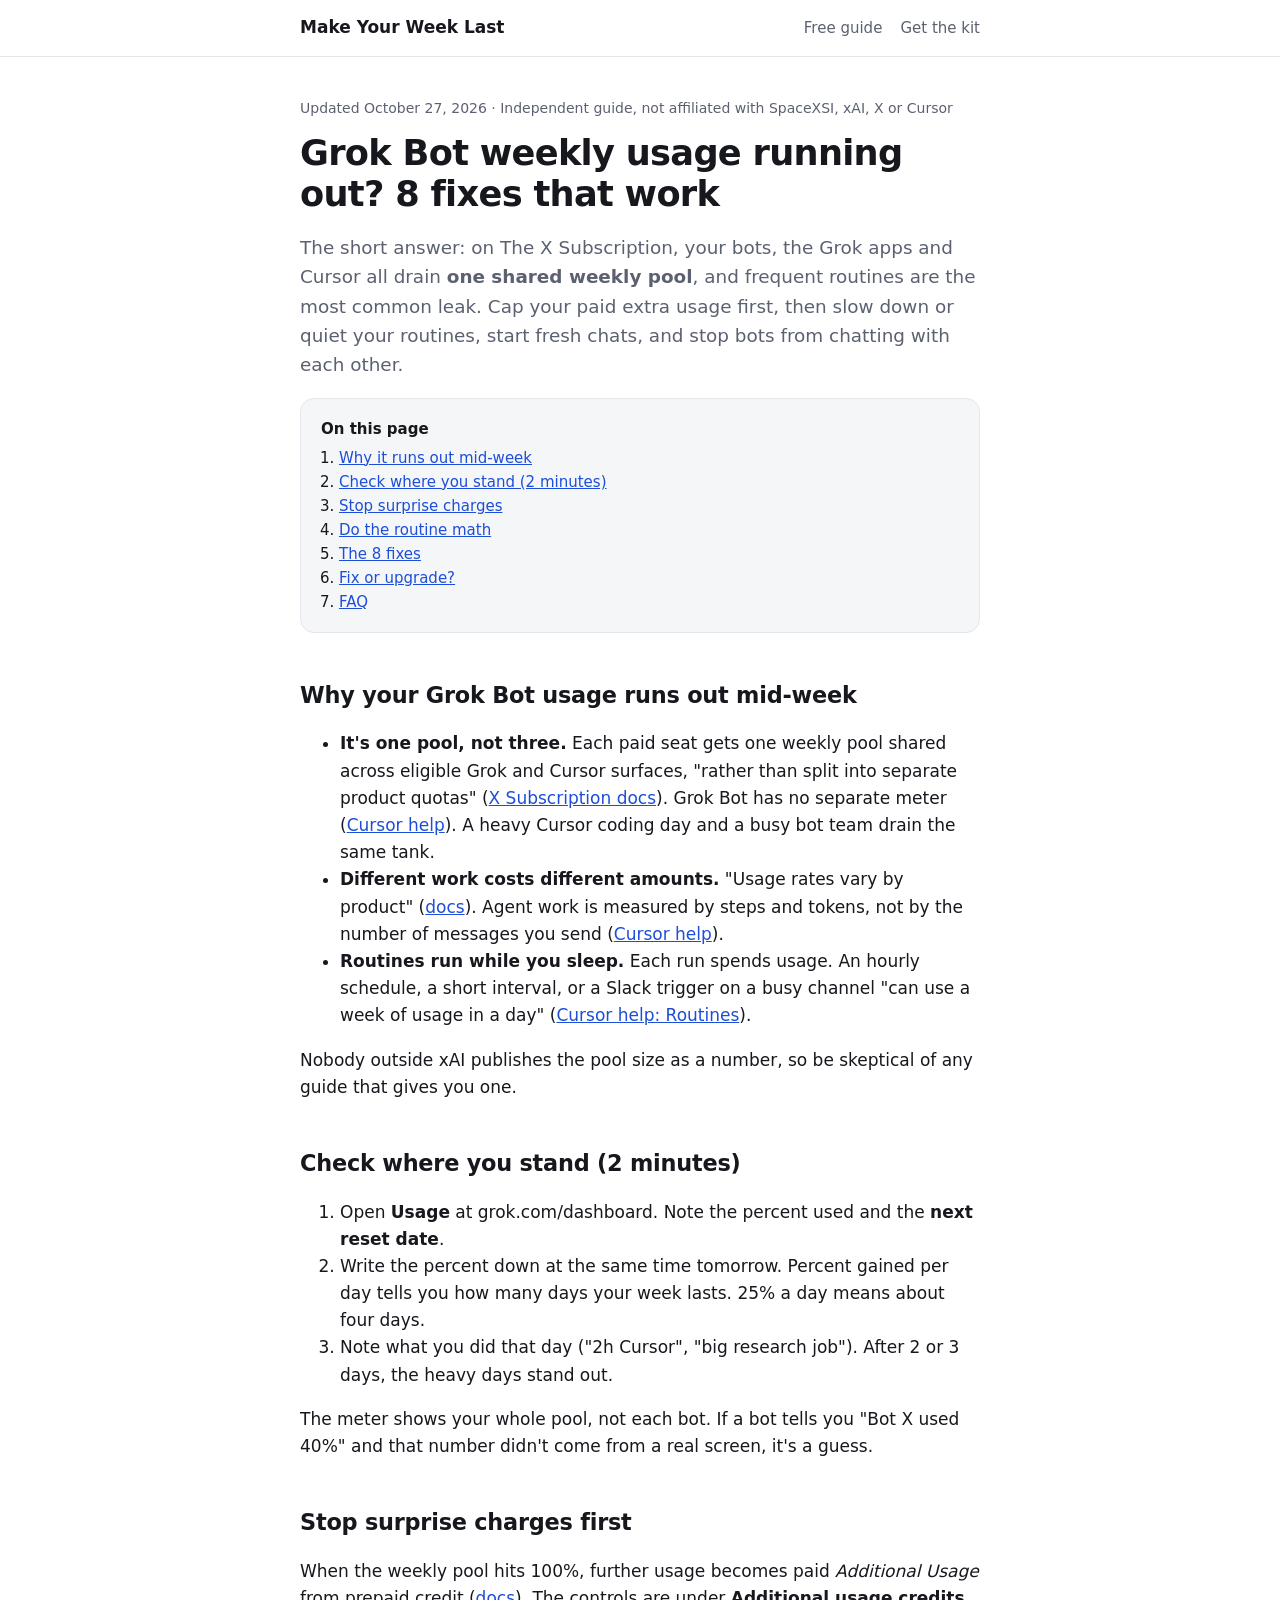
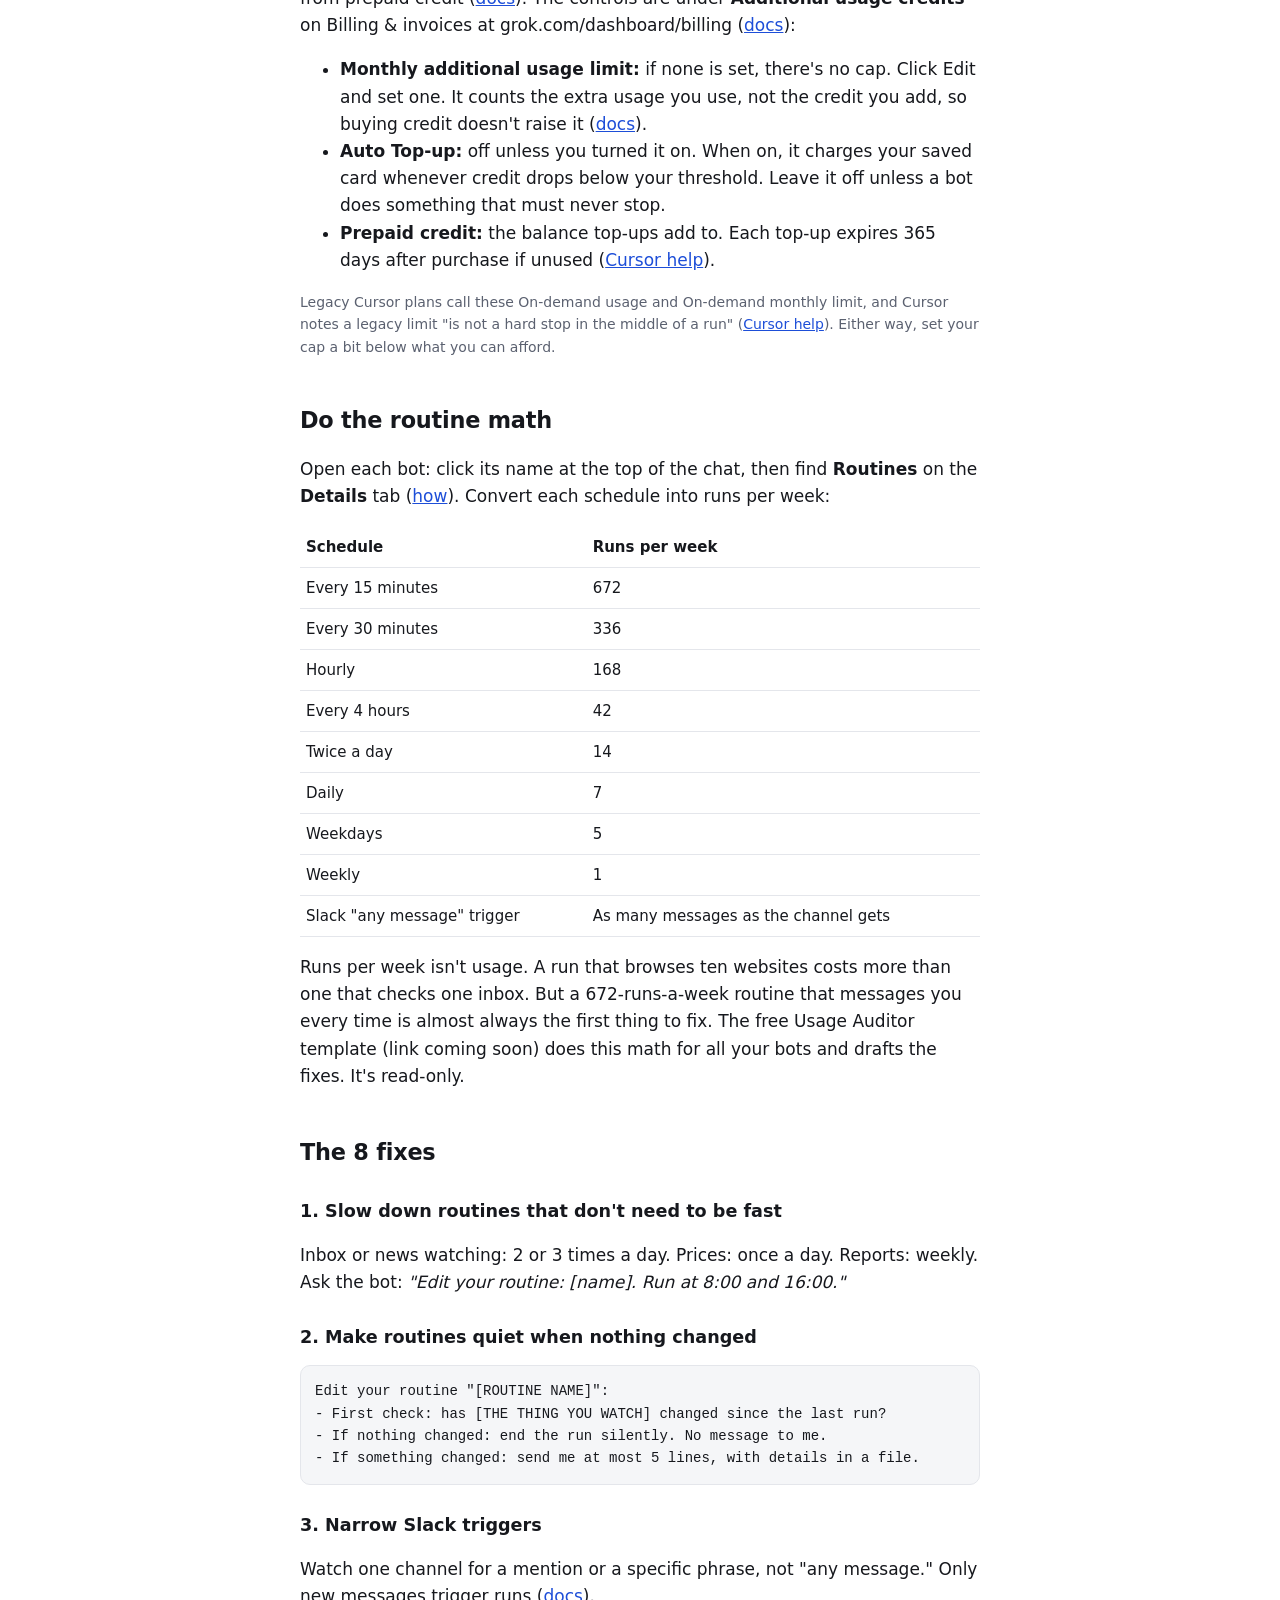
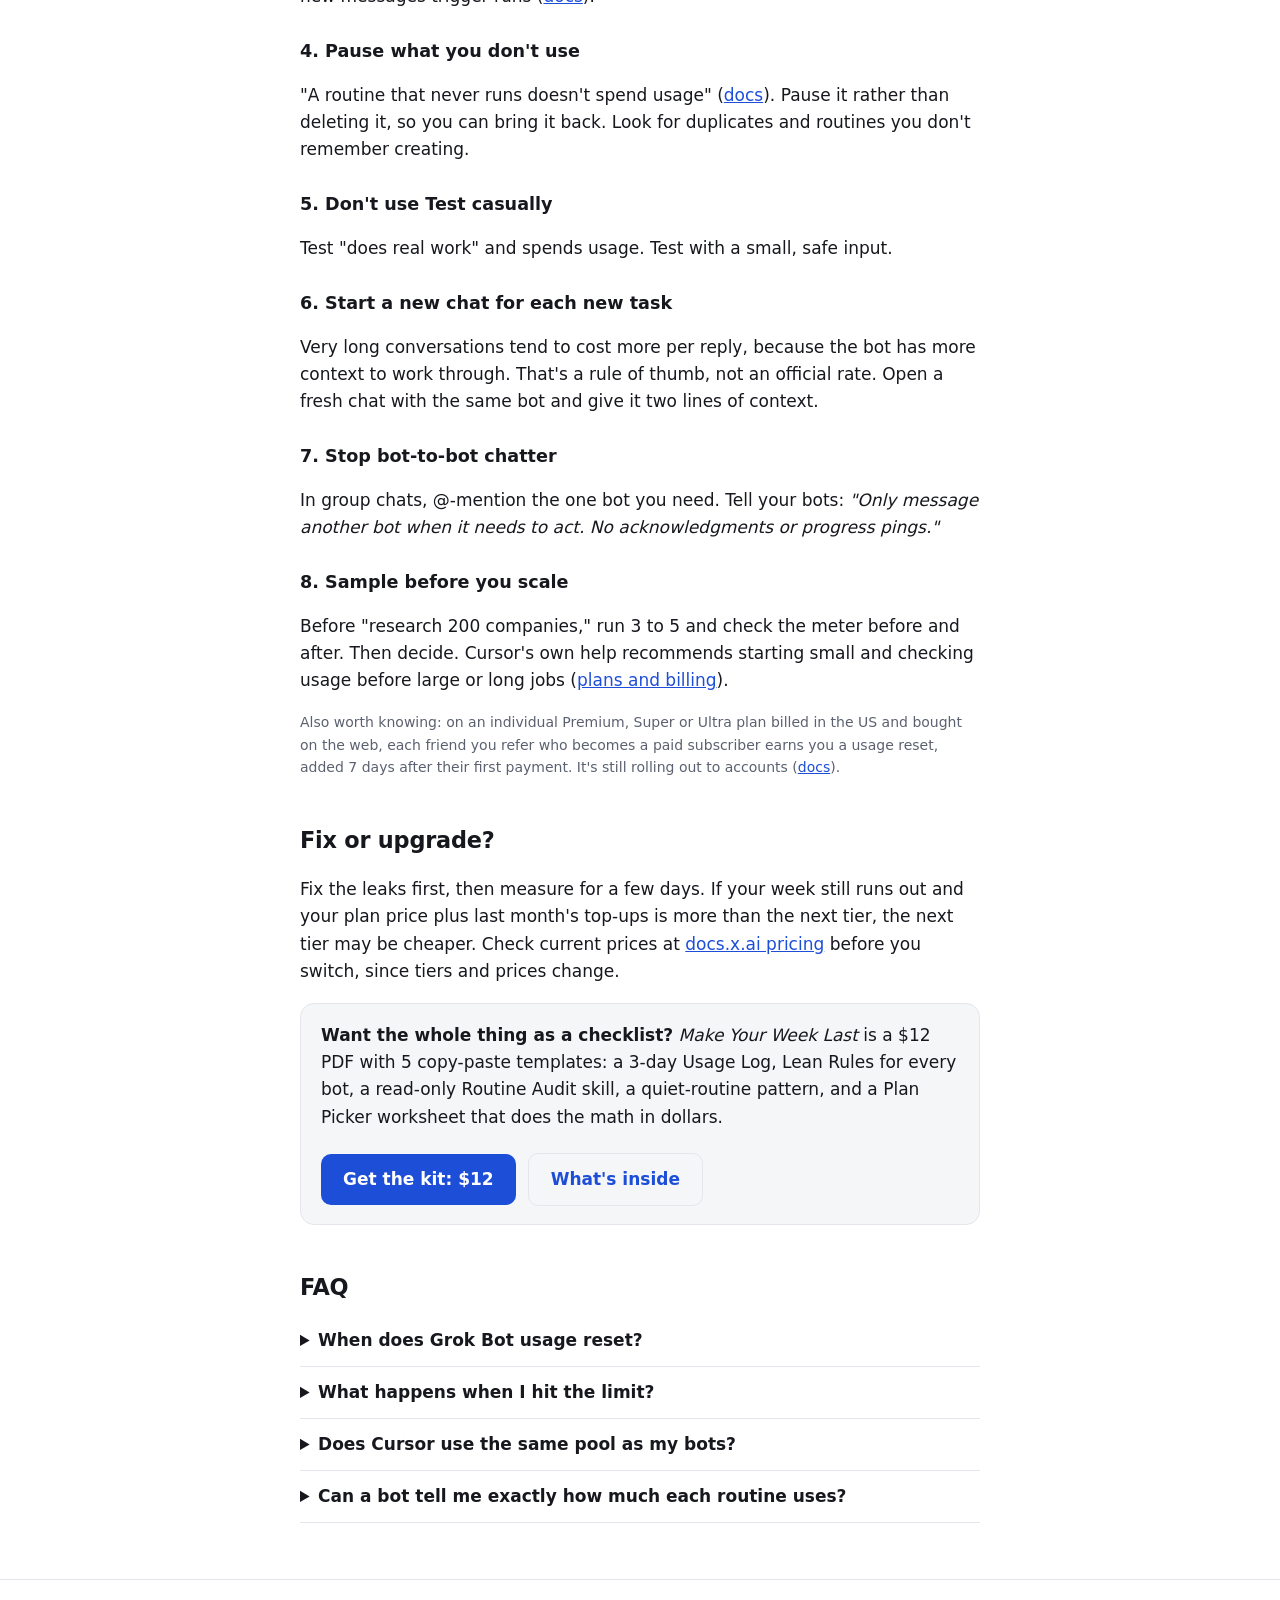
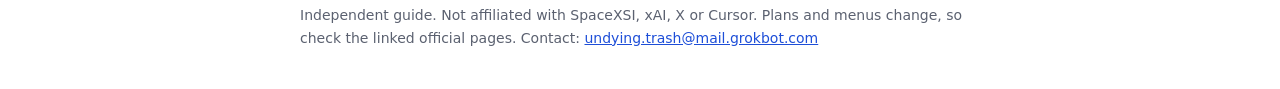
==== grok-bot-weekly-usage-running-out/index.html @ 11740564 "Add files via upload" ====
<!doctype html>
<html lang="en">
<head>
<meta charset="utf-8">
<meta name="viewport" content="width=device-width,initial-scale=1">
<title>Grok Bot weekly usage running out? 8 fixes that work (Oct 2026)</title>
<meta name="description" content="Why your Grok Bot weekly usage runs out mid-week on The X Subscription, how to stop surprise top-up charges, and the routine, chat and bot-to-bot fixes that make the pool last. Free, with official sources.">
<link rel="canonical" href="https://botfixer5000.github.io/make-your-week-last/grok-bot-weekly-usage-running-out/">
<meta property="og:title" content="Grok Bot weekly usage running out? 8 fixes that work">
<meta property="og:description" content="Why the shared weekly pool drains, and how to make it last. Free guide with official sources.">
<meta property="og:type" content="article">
<meta property="og:url" content="https://botfixer5000.github.io/make-your-week-last/grok-bot-weekly-usage-running-out/">
<link rel="stylesheet" href="../style.css">
<script type="application/ld+json">{"@context":"https://schema.org","@type":"Article","headline":"Grok Bot weekly usage running out? 8 fixes that work","datePublished":"2026-10-27","dateModified":"2026-10-27","author":{"@type":"Person","name":"Make Your Week Last"}}</script>
</head>
<body>
<header class="site"><div class="wrap"><a href="../">Make Your Week Last</a><nav><a href="./">Free guide</a><a href="https://botfixer5000.gumroad.com/l/make-your-week-last">Get the kit</a></nav></div></header>
<main class="wrap">
<article>
<p class="small" style="margin-top:40px">Updated October 27, 2026 · Independent guide, not affiliated with SpaceXSI, xAI, X or Cursor</p>
<h1>Grok Bot weekly usage running out? 8 fixes that work</h1>
<p class="lede">The short answer: on The X Subscription, your bots, the Grok apps and Cursor all drain <strong>one shared weekly pool</strong>, and frequent routines are the most common leak. Cap your paid extra usage first, then slow down or quiet your routines, start fresh chats, and stop bots from chatting with each other.</p>

<nav class="card toc"><strong>On this page</strong><ol>
<li><a href="#why">Why it runs out mid-week</a></li>
<li><a href="#check">Check where you stand (2 minutes)</a></li>
<li><a href="#cap">Stop surprise charges</a></li>
<li><a href="#routines">Do the routine math</a></li>
<li><a href="#fixes">The 8 fixes</a></li>
<li><a href="#upgrade">Fix or upgrade?</a></li>
<li><a href="#faq">FAQ</a></li>
</ol></nav>

<h2 id="why">Why your Grok Bot usage runs out mid-week</h2>
<ul>
<li><strong>It's one pool, not three.</strong> Each paid seat gets one weekly pool shared across eligible Grok and Cursor surfaces, "rather than split into separate product quotas" (<a href="https://docs.x.ai/x-subscription/usage-limits">X Subscription docs</a>). Grok Bot has no separate meter (<a href="https://cursor.com/help/grok-bot/plans">Cursor help</a>). A heavy Cursor coding day and a busy bot team drain the same tank.</li>
<li><strong>Different work costs different amounts.</strong> "Usage rates vary by product" (<a href="https://docs.x.ai/x-subscription/usage-limits">docs</a>). Agent work is measured by steps and tokens, not by the number of messages you send (<a href="https://cursor.com/help/grok-bot/plans">Cursor help</a>).</li>
<li><strong>Routines run while you sleep.</strong> Each run spends usage. An hourly schedule, a short interval, or a Slack trigger on a busy channel "can use a week of usage in a day" (<a href="https://cursor.com/help/grok-bot/routines">Cursor help: Routines</a>).</li>
</ul>
<p>Nobody outside xAI publishes the pool size as a number, so be skeptical of any guide that gives you one.</p>

<h2 id="check">Check where you stand (2 minutes)</h2>
<ol>
<li>Open <strong>Usage</strong> at grok.com/dashboard. Note the percent used and the <strong>next reset date</strong>.</li>
<li>Write the percent down at the same time tomorrow. Percent gained per day tells you how many days your week lasts. 25% a day means about four days.</li>
<li>Note what you did that day ("2h Cursor", "big research job"). After 2 or 3 days, the heavy days stand out.</li>
</ol>
<p>The meter shows your whole pool, not each bot. If a bot tells you "Bot X used 40%" and that number didn't come from a real screen, it's a guess.</p>

<h2 id="cap">Stop surprise charges first</h2>
<p>When the weekly pool hits 100%, further usage becomes paid <em>Additional Usage</em> from prepaid credit (<a href="https://docs.x.ai/x-subscription/usage-limits">docs</a>). The controls are under <strong>Additional usage credits</strong> on Billing &amp; invoices at grok.com/dashboard/billing (<a href="https://docs.x.ai/x-subscription/prepaid-balance">docs</a>):</p>
<ul>
<li><strong>Monthly additional usage limit:</strong> if none is set, there's no cap. Click Edit and set one. It counts the extra usage you use, not the credit you add, so buying credit doesn't raise it (<a href="https://docs.x.ai/x-subscription/spending-caps">docs</a>).</li>
<li><strong>Auto Top-up:</strong> off unless you turned it on. When on, it charges your saved card whenever credit drops below your threshold. Leave it off unless a bot does something that must never stop.</li>
<li><strong>Prepaid credit:</strong> the balance top-ups add to. Each top-up expires 365 days after purchase if unused (<a href="https://cursor.com/help/models-and-usage/usage-limits">Cursor help</a>).</li>
</ul>
<p class="small">Legacy Cursor plans call these On-demand usage and On-demand monthly limit, and Cursor notes a legacy limit "is not a hard stop in the middle of a run" (<a href="https://cursor.com/help/grok-bot/plans">Cursor help</a>). Either way, set your cap a bit below what you can afford.</p>

<h2 id="routines">Do the routine math</h2>
<p>Open each bot: click its name at the top of the chat, then find <strong>Routines</strong> on the <strong>Details</strong> tab (<a href="https://cursor.com/help/grok-bot/routines">how</a>). Convert each schedule into runs per week:</p>
<table>
<tr><th>Schedule</th><th>Runs per week</th></tr>
<tr><td>Every 15 minutes</td><td>672</td></tr>
<tr><td>Every 30 minutes</td><td>336</td></tr>
<tr><td>Hourly</td><td>168</td></tr>
<tr><td>Every 4 hours</td><td>42</td></tr>
<tr><td>Twice a day</td><td>14</td></tr>
<tr><td>Daily</td><td>7</td></tr>
<tr><td>Weekdays</td><td>5</td></tr>
<tr><td>Weekly</td><td>1</td></tr>
<tr><td>Slack "any message" trigger</td><td>As many messages as the channel gets</td></tr>
</table>
<p>Runs per week isn't usage. A run that browses ten websites costs more than one that checks one inbox. But a 672-runs-a-week routine that messages you every time is almost always the first thing to fix. The free Usage Auditor template (link coming soon) does this math for all your bots and drafts the fixes. It's read-only.</p>

<h2 id="fixes">The 8 fixes</h2>
<h3>1. Slow down routines that don't need to be fast</h3>
<p>Inbox or news watching: 2 or 3 times a day. Prices: once a day. Reports: weekly. Ask the bot: <em>"Edit your routine: [name]. Run at 8:00 and 16:00."</em></p>
<h3>2. Make routines quiet when nothing changed</h3>
<pre>Edit your routine "[ROUTINE NAME]":
- First check: has [THE THING YOU WATCH] changed since the last run?
- If nothing changed: end the run silently. No message to me.
- If something changed: send me at most 5 lines, with details in a file.</pre>
<h3>3. Narrow Slack triggers</h3>
<p>Watch one channel for a mention or a specific phrase, not "any message." Only new messages trigger runs (<a href="https://cursor.com/help/grok-bot/routines">docs</a>).</p>
<h3>4. Pause what you don't use</h3>
<p>"A routine that never runs doesn't spend usage" (<a href="https://cursor.com/help/grok-bot/routines">docs</a>). Pause it rather than deleting it, so you can bring it back. Look for duplicates and routines you don't remember creating.</p>
<h3>5. Don't use Test casually</h3>
<p>Test "does real work" and spends usage. Test with a small, safe input.</p>
<h3>6. Start a new chat for each new task</h3>
<p>Very long conversations tend to cost more per reply, because the bot has more context to work through. That's a rule of thumb, not an official rate. Open a fresh chat with the same bot and give it two lines of context.</p>
<h3>7. Stop bot-to-bot chatter</h3>
<p>In group chats, @-mention the one bot you need. Tell your bots: <em>"Only message another bot when it needs to act. No acknowledgments or progress pings."</em></p>
<h3>8. Sample before you scale</h3>
<p>Before "research 200 companies," run 3 to 5 and check the meter before and after. Then decide. Cursor's own help recommends starting small and checking usage before large or long jobs (<a href="https://cursor.com/help/grok-bot/plans">plans and billing</a>).</p>
<p class="small">Also worth knowing: on an individual Premium, Super or Ultra plan billed in the US and bought on the web, each friend you refer who becomes a paid subscriber earns you a usage reset, added 7 days after their first payment. It's still rolling out to accounts (<a href="https://docs.x.ai/x-subscription/referral-program">docs</a>).</p>

<h2 id="upgrade">Fix or upgrade?</h2>
<p>Fix the leaks first, then measure for a few days. If your week still runs out and your plan price plus last month's top-ups is more than the next tier, the next tier may be cheaper. Check current prices at <a href="https://docs.x.ai/x-subscription/pricing">docs.x.ai pricing</a> before you switch, since tiers and prices change.</p>

<div class="card">
<strong>Want the whole thing as a checklist?</strong> <em>Make Your Week Last</em> is a $12 PDF with 5 copy-paste templates: a 3-day Usage Log, Lean Rules for every bot, a read-only Routine Audit skill, a quiet-routine pattern, and a Plan Picker worksheet that does the math in dollars.
<div class="cta" style="margin-bottom:0"><a class="btn" href="https://botfixer5000.gumroad.com/l/make-your-week-last">Get the kit: $12</a><a class="btn ghost" href="../">What's inside</a></div>
</div>

<h2 id="faq">FAQ</h2>
<details><summary>When does Grok Bot usage reset?</summary><p>Weekly. The next reset date is shown under Usage at grok.com/dashboard. Unused included usage doesn't roll over (<a href="https://cursor.com/help/models-and-usage/usage-limits">Cursor help</a>).</p></details>
<details><summary>What happens when I hit the limit?</summary><p>On The X Subscription you can keep going on prepaid credit, wait for the weekly reset, or upgrade (<a href="https://cursor.com/help/models-and-usage/usage-limits">Cursor help</a>). With no credit and no top-ups, paid usage stops until the reset.</p></details>
<details><summary>Does Cursor use the same pool as my bots?</summary><p>Yes, for eligible first-party usage on The X Subscription. Third-party models in Cursor are paid Additional Usage and aren't included in the pool (<a href="https://docs.x.ai/x-subscription/usage-limits">docs</a>).</p></details>
<details><summary>Can a bot tell me exactly how much each routine uses?</summary><p>Not from the official screens. The meter shows your whole pool. You can estimate from runs per week and how heavy each run is, but treat it as an estimate.</p></details>
</article>
</main>
<footer><div class="wrap small">Independent guide. Not affiliated with SpaceXSI, xAI, X or Cursor. Plans and menus change, so check the linked official pages. Contact: <a href="mailto:undying.trash@mail.grokbot.com">undying.trash@mail.grokbot.com</a></div></footer>
</body>
</html>
---- style.css ----
:root{--ink:#16181d;--muted:#5b6170;--line:#e4e6eb;--bg:#fff;--soft:#f5f6f8;--accent:#1d4ed8;--accent-ink:#fff}
@media (prefers-color-scheme:dark){:root{--ink:#e9ebf0;--muted:#a3a9b6;--line:#2a2e37;--bg:#0f1115;--soft:#171a21;--accent:#6b8cff;--accent-ink:#0f1115}}
*{box-sizing:border-box}html{-webkit-text-size-adjust:100%}
body{margin:0;font:17px/1.6 system-ui,-apple-system,"Segoe UI",Roboto,Helvetica,Arial,sans-serif;color:var(--ink);background:var(--bg)}
.wrap{max-width:720px;margin:0 auto;padding:0 20px}
header.site{border-bottom:1px solid var(--line)}header.site .wrap{display:flex;justify-content:space-between;align-items:center;height:56px}
header.site a{color:var(--ink);text-decoration:none;font-weight:600}header.site nav a{font-weight:500;color:var(--muted);margin-left:18px;font-size:15px}
a{color:var(--accent)}h1{font-size:2.2rem;line-height:1.15;margin:.2em 0 .3em;letter-spacing:-.02em}
h2{font-size:1.4rem;margin:2em 0 .4em;letter-spacing:-.01em}h3{font-size:1.1rem;margin:1.5em 0 .3em}
.hero{padding:56px 0 24px}.lede{font-size:1.15rem;color:var(--muted)}
.btn{display:inline-block;background:var(--accent);color:var(--accent-ink);padding:12px 22px;border-radius:10px;text-decoration:none;font-weight:600}
.btn.ghost{background:transparent;color:var(--accent);border:1px solid var(--line)}
.cta{display:flex;gap:12px;flex-wrap:wrap;align-items:center;margin:22px 0}.price{color:var(--muted);font-size:15px}
.card{background:var(--soft);border:1px solid var(--line);border-radius:14px;padding:18px 20px;margin:18px 0}
ul.check{list-style:none;padding:0}ul.check li{padding-left:28px;position:relative;margin:10px 0}
ul.check li:before{content:"✓";position:absolute;left:0;color:var(--accent);font-weight:700}
table{border-collapse:collapse;width:100%;font-size:15px;margin:12px 0}th,td{border-bottom:1px solid var(--line);padding:8px 6px;text-align:left}
code,pre{font-family:ui-monospace,SFMono-Regular,Menlo,Consolas,monospace;font-size:14px}pre{background:var(--soft);border:1px solid var(--line);border-radius:10px;padding:14px;overflow:auto;white-space:pre-wrap}
details{border-bottom:1px solid var(--line);padding:12px 0}summary{cursor:pointer;font-weight:600}
.small{font-size:14px;color:var(--muted)}footer{border-top:1px solid var(--line);margin-top:56px;padding:24px 0 40px}
.toc{font-size:15px}.toc ol{margin:.3em 0 0;padding-left:1.2em}
@media (max-width:520px){body{font-size:16px}h1{font-size:1.75rem}header.site .wrap{height:auto;padding-top:10px;padding-bottom:10px;gap:8px}header.site nav{white-space:nowrap}header.site nav a{margin-left:12px;font-size:14px}header.site>.wrap>a{font-size:15px;white-space:nowrap}}
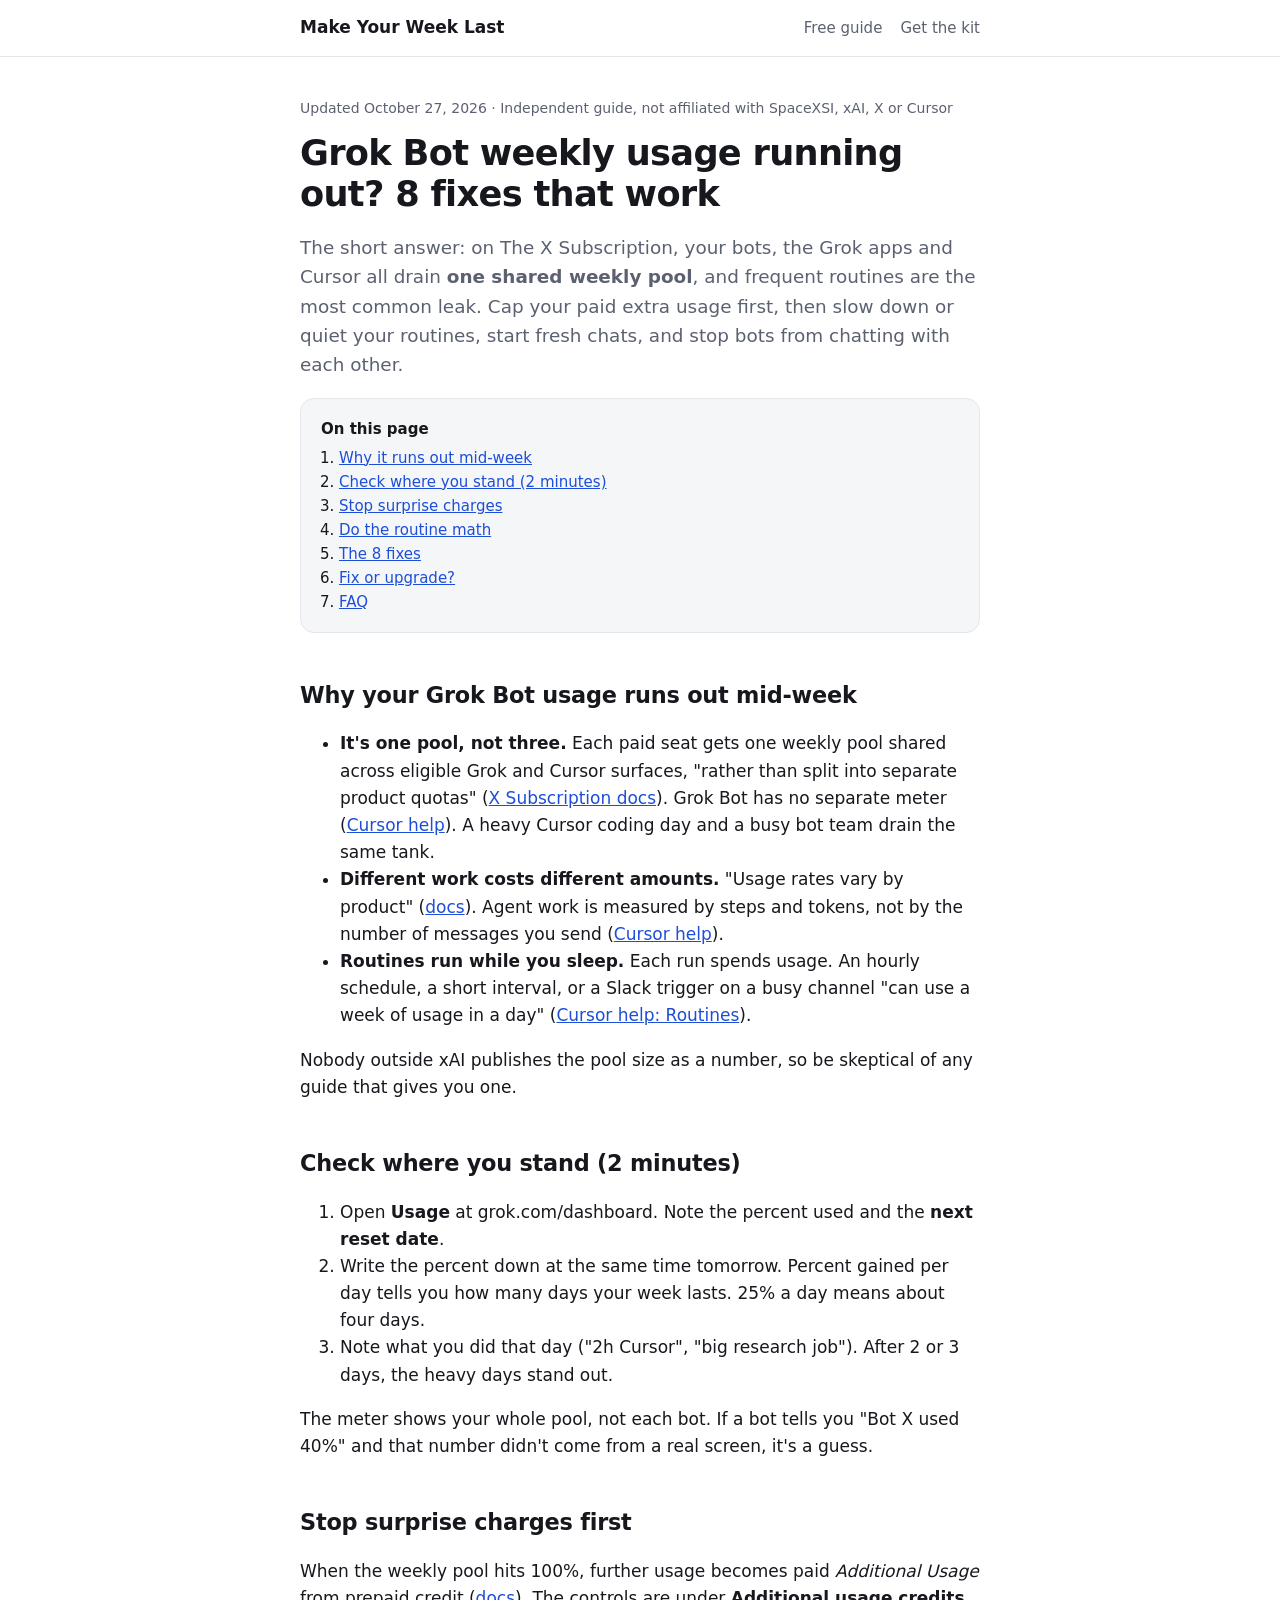
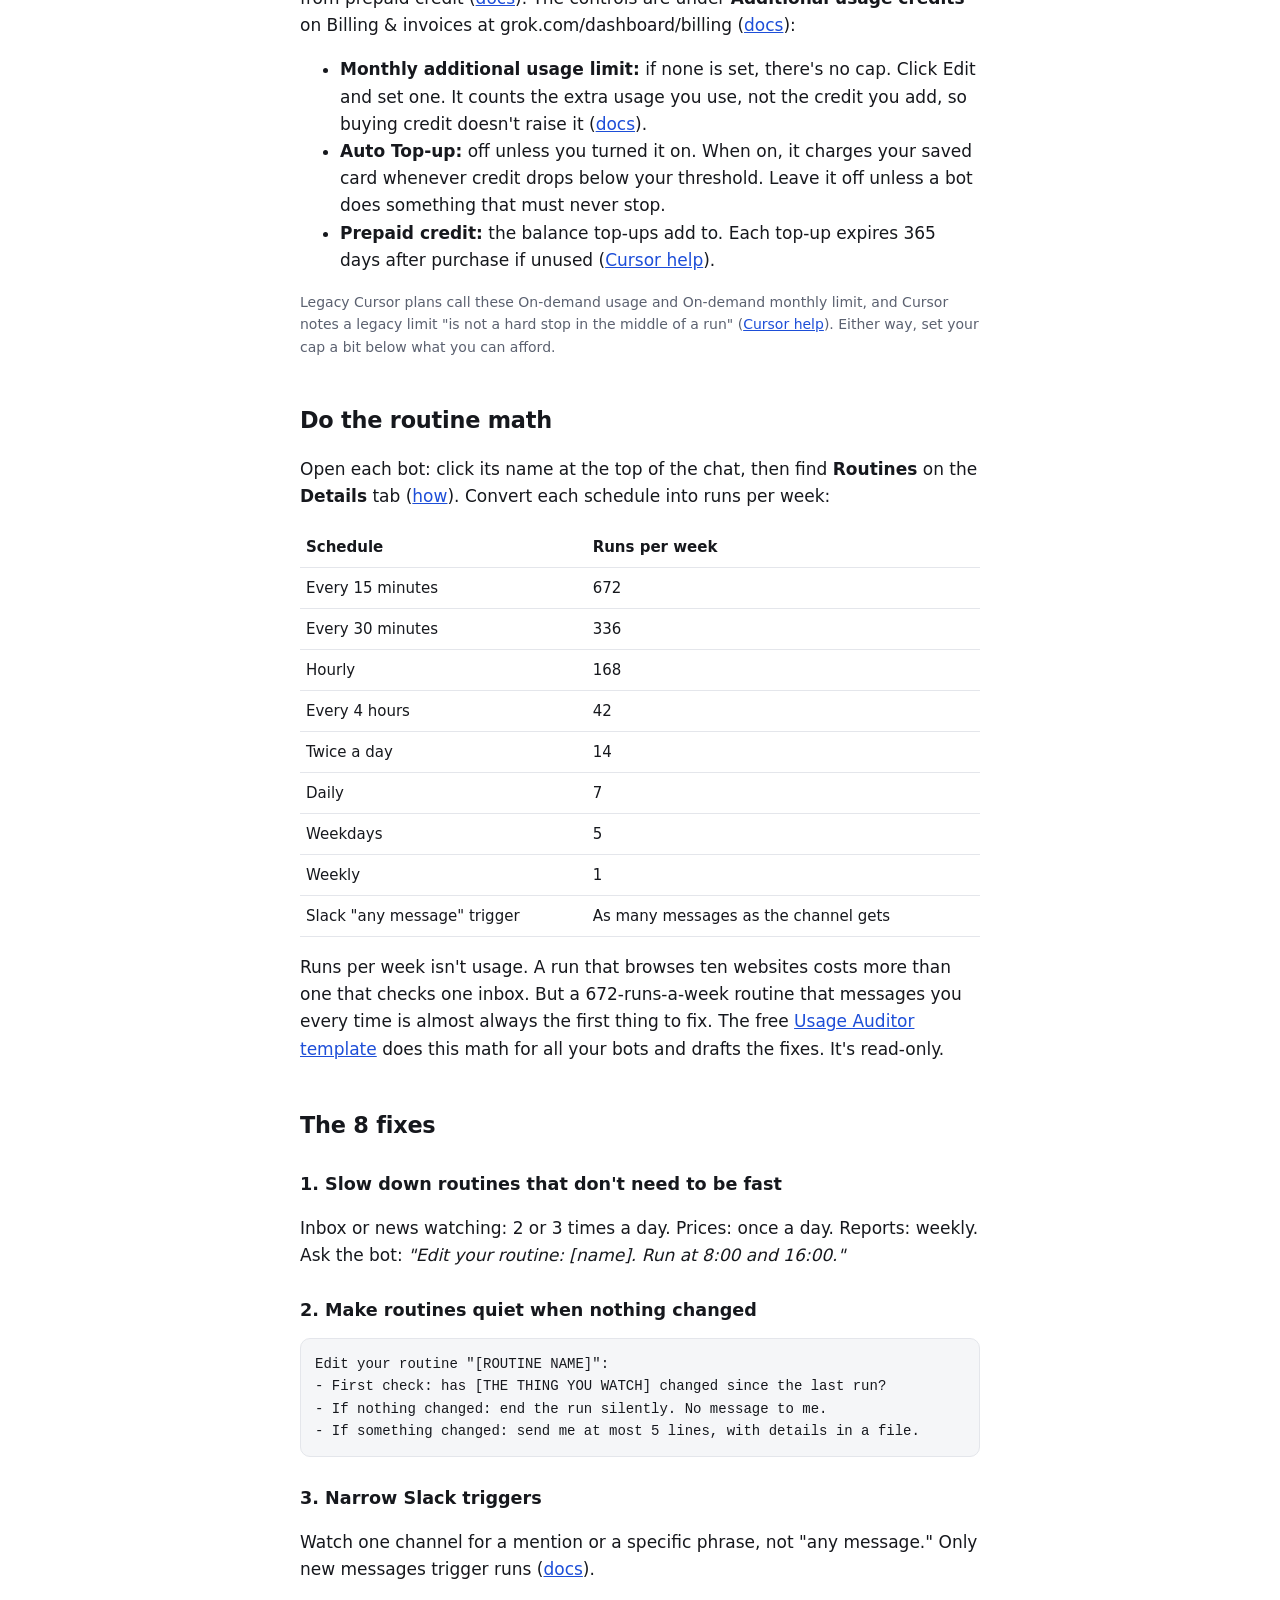
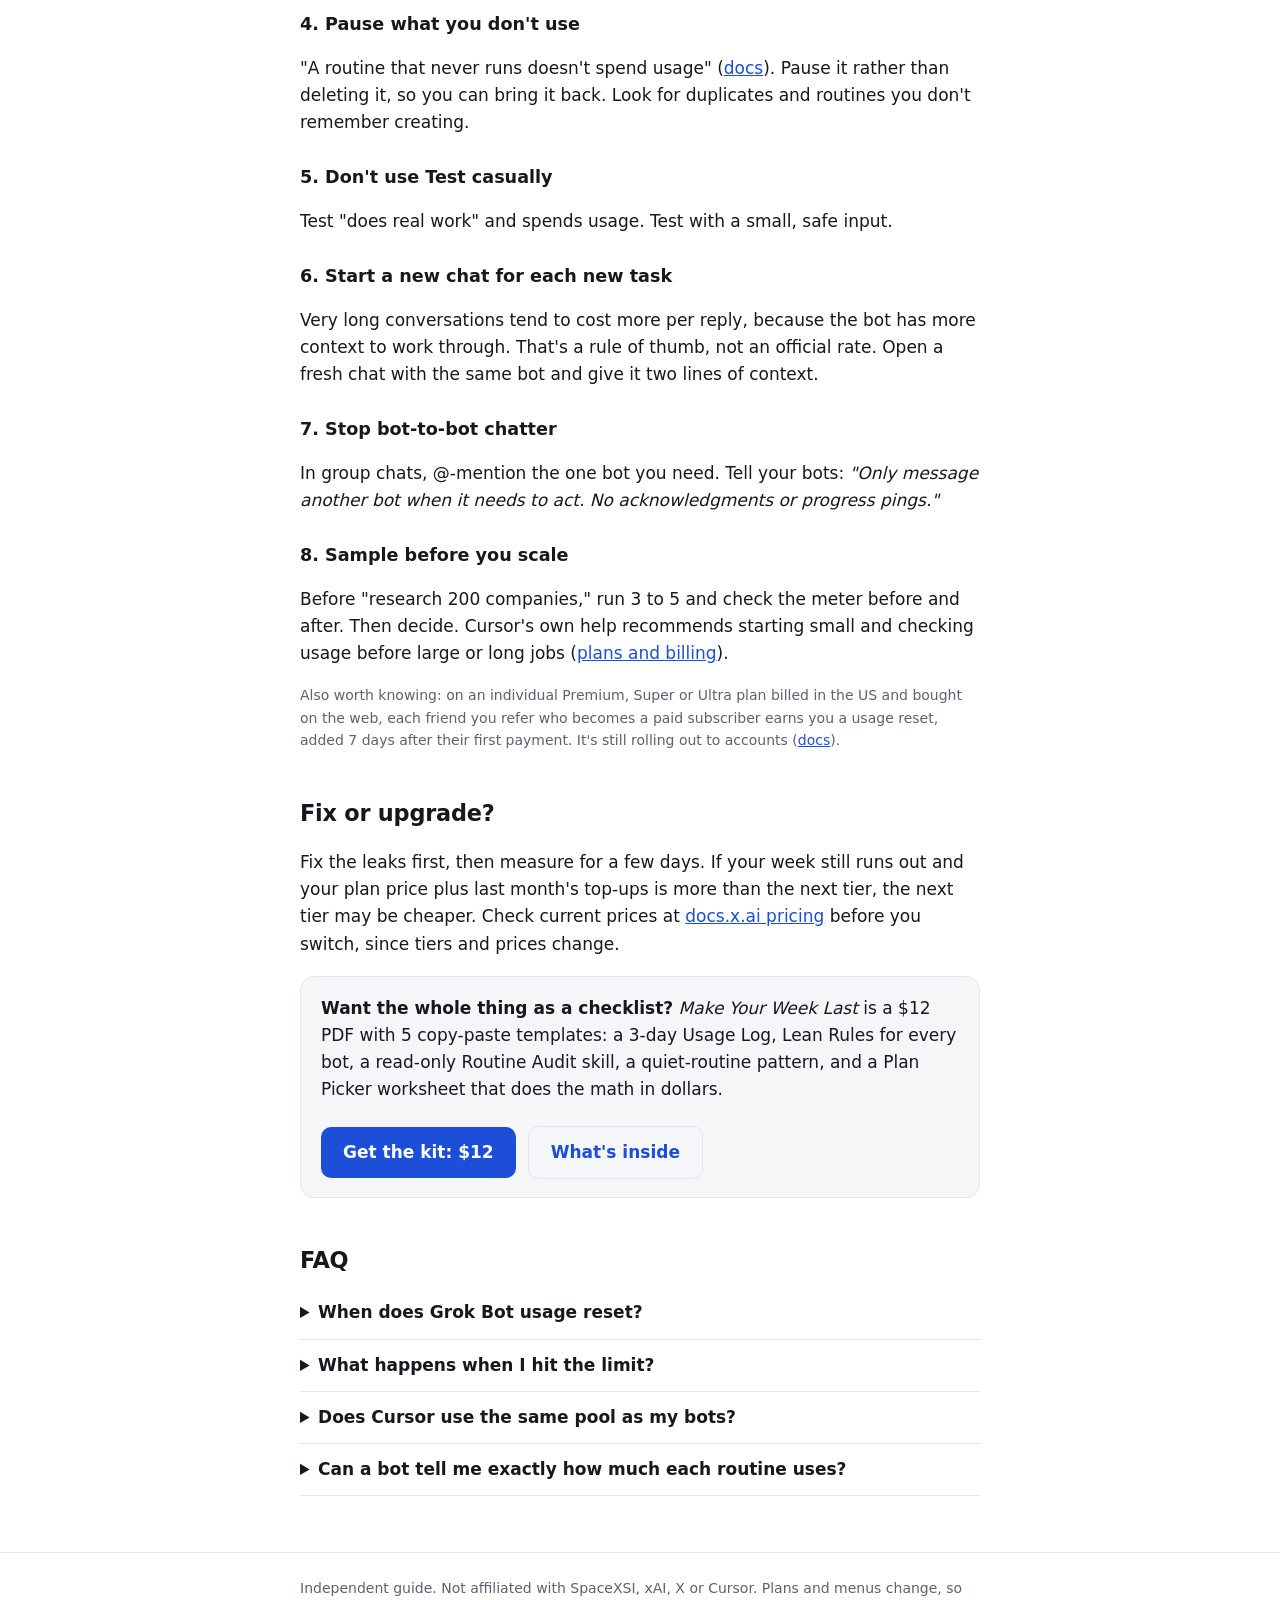
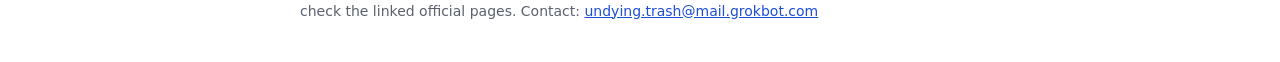
==== commit 2e4338da: "Link the published Usage Auditor template" ====
--- a/grok-bot-weekly-usage-running-out/index.html
+++ b/grok-bot-weekly-usage-running-out/index.html
@@ -70,7 +70,7 @@
 <tr><td>Weekly</td><td>1</td></tr>
 <tr><td>Slack "any message" trigger</td><td>As many messages as the channel gets</td></tr>
 </table>
-<p>Runs per week isn't usage. A run that browses ten websites costs more than one that checks one inbox. But a 672-runs-a-week routine that messages you every time is almost always the first thing to fix. The free Usage Auditor template (link coming soon) does this math for all your bots and drafts the fixes. It's read-only.</p>
+<p>Runs per week isn't usage. A run that browses ten websites costs more than one that checks one inbox. But a 672-runs-a-week routine that messages you every time is almost always the first thing to fix. The free <a href="https://x.ai/bot/VB-5Vtr02fQfb85VP9PFY">Usage Auditor template</a> does this math for all your bots and drafts the fixes. It's read-only.</p>
 
 <h2 id="fixes">The 8 fixes</h2>
 <h3>1. Slow down routines that don't need to be fast</h3>
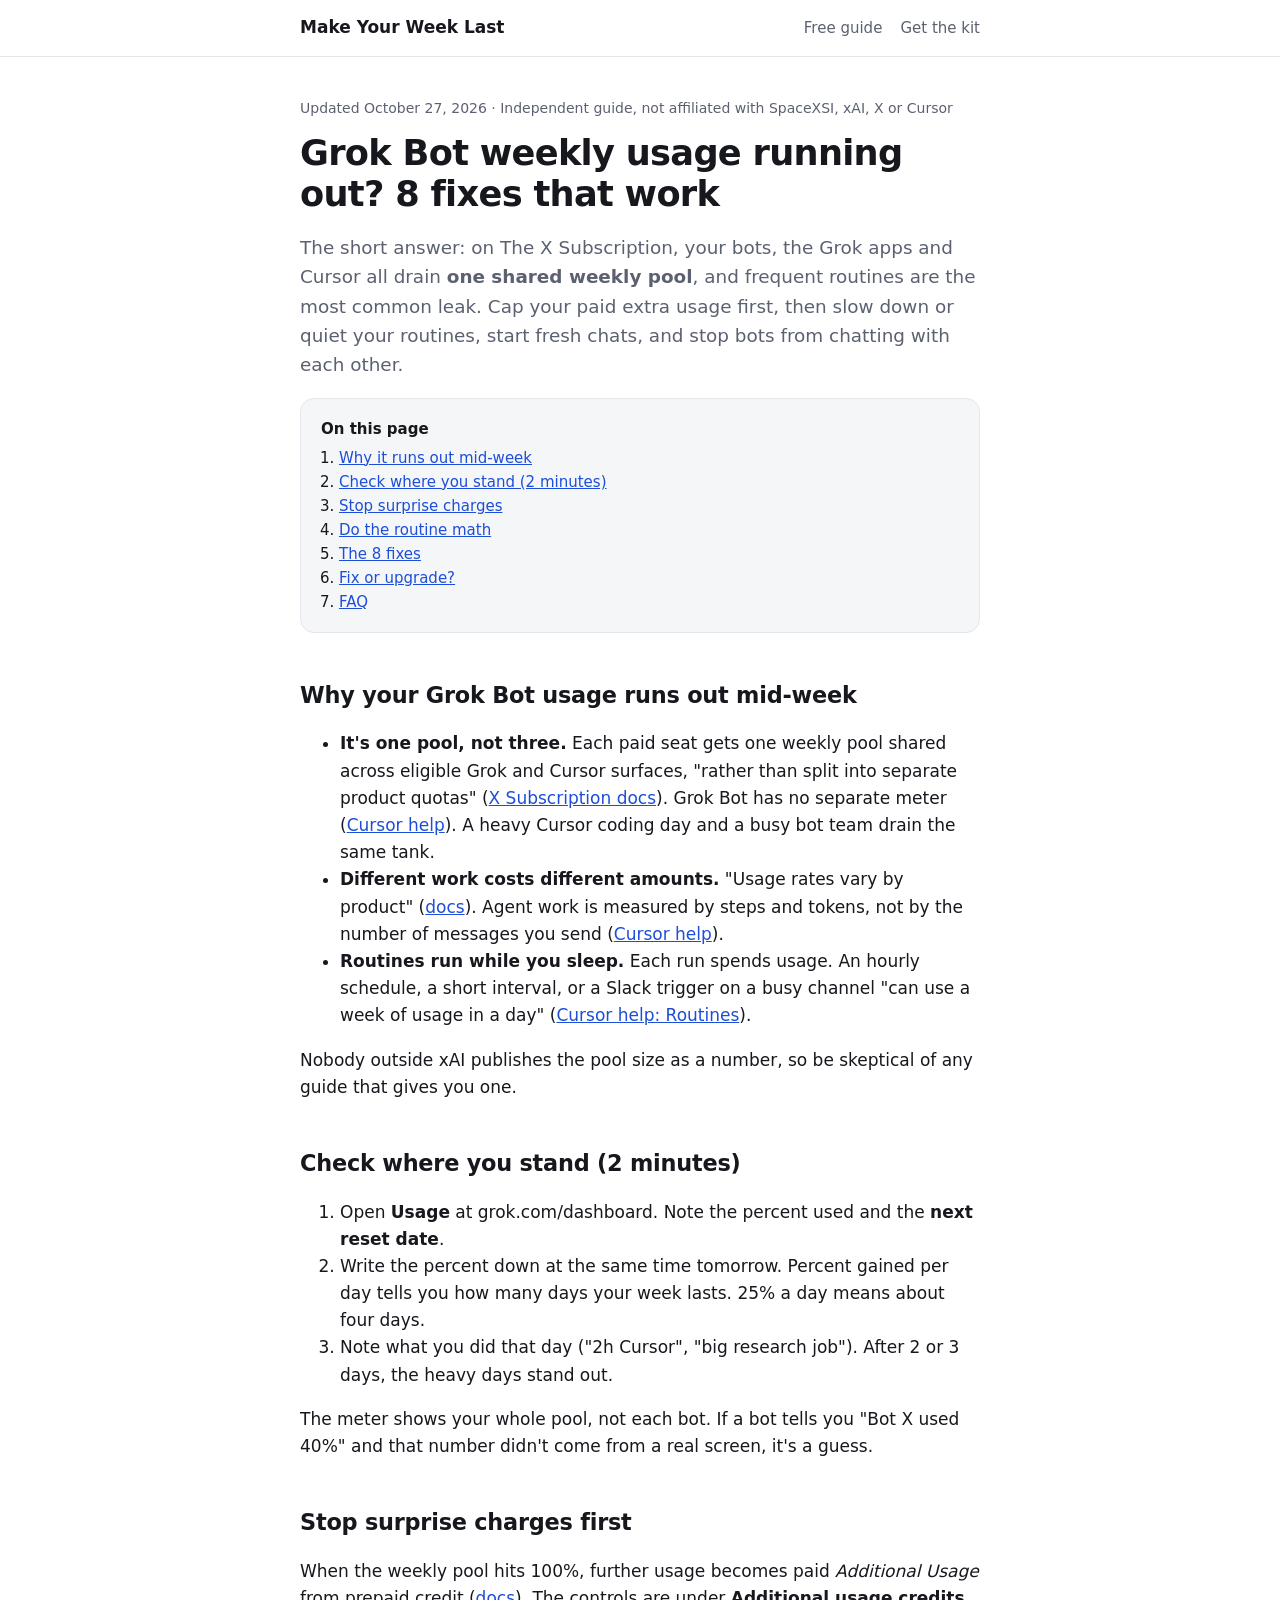
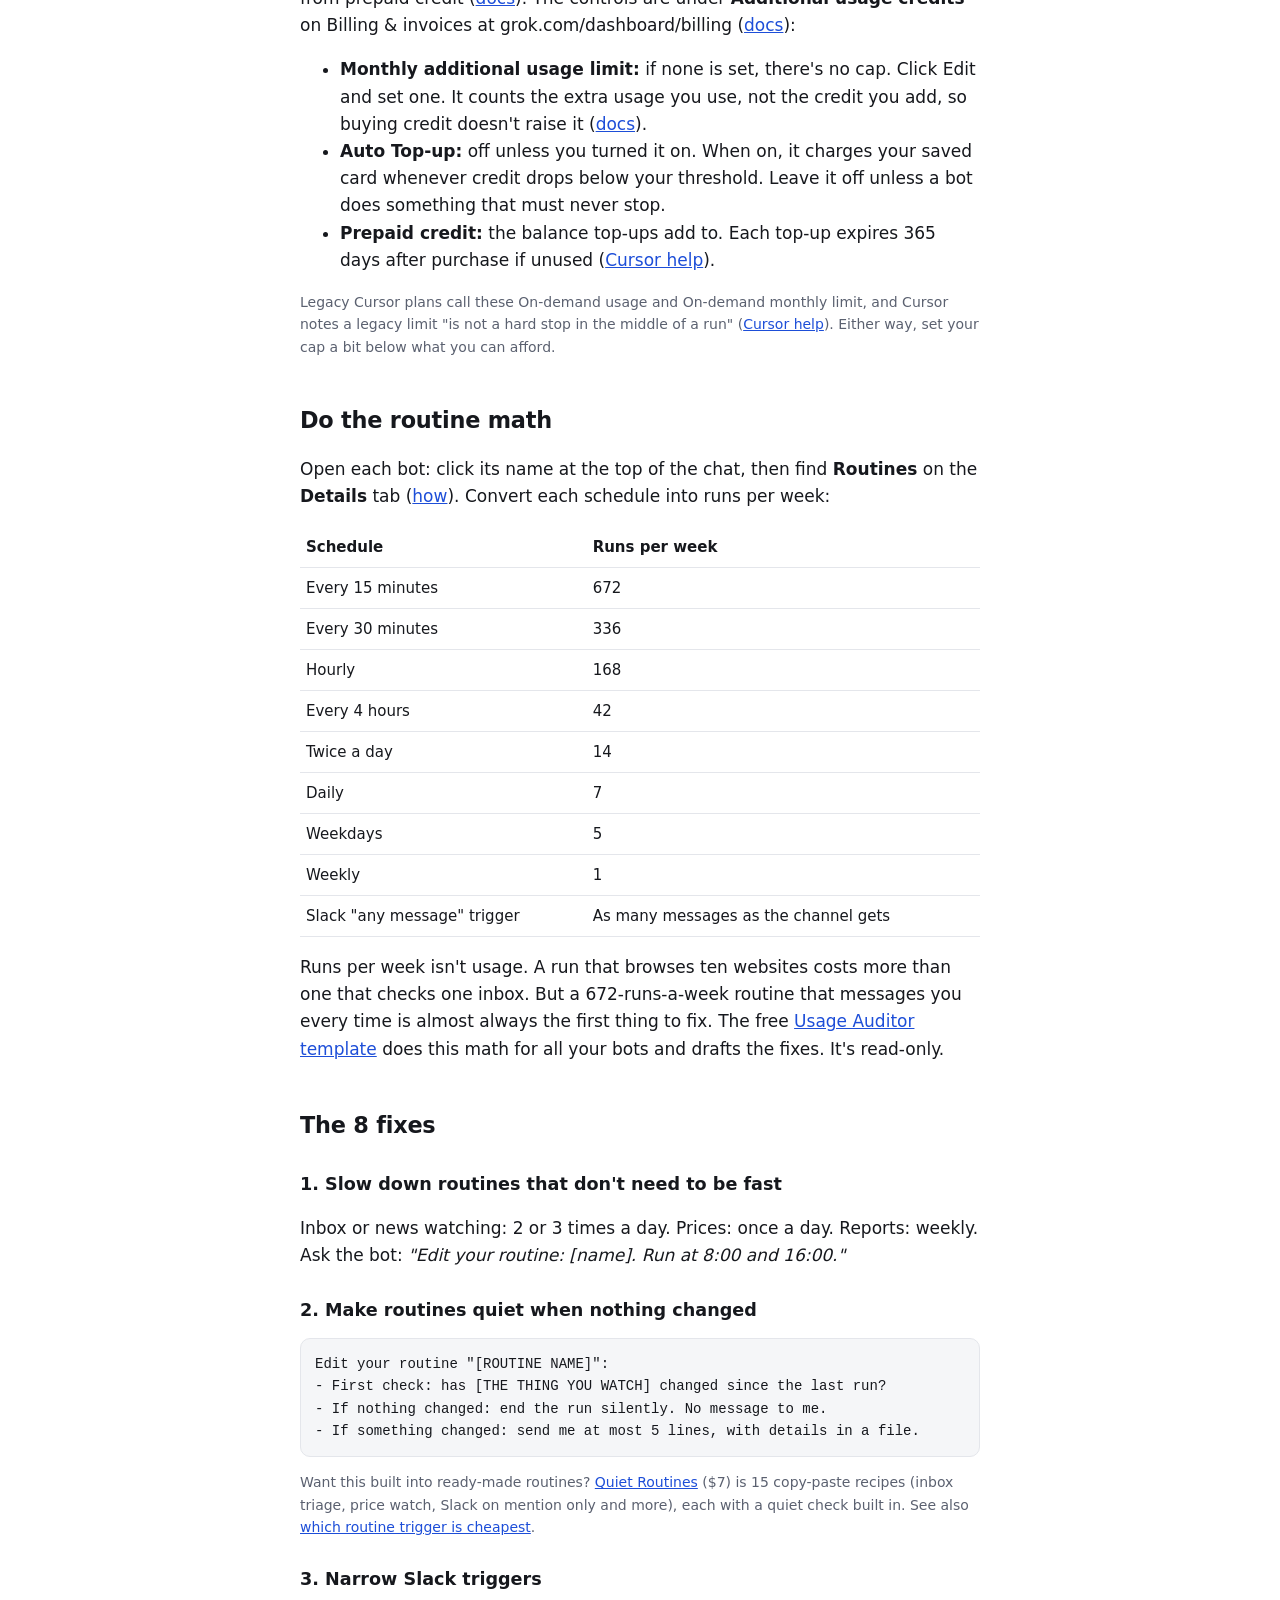
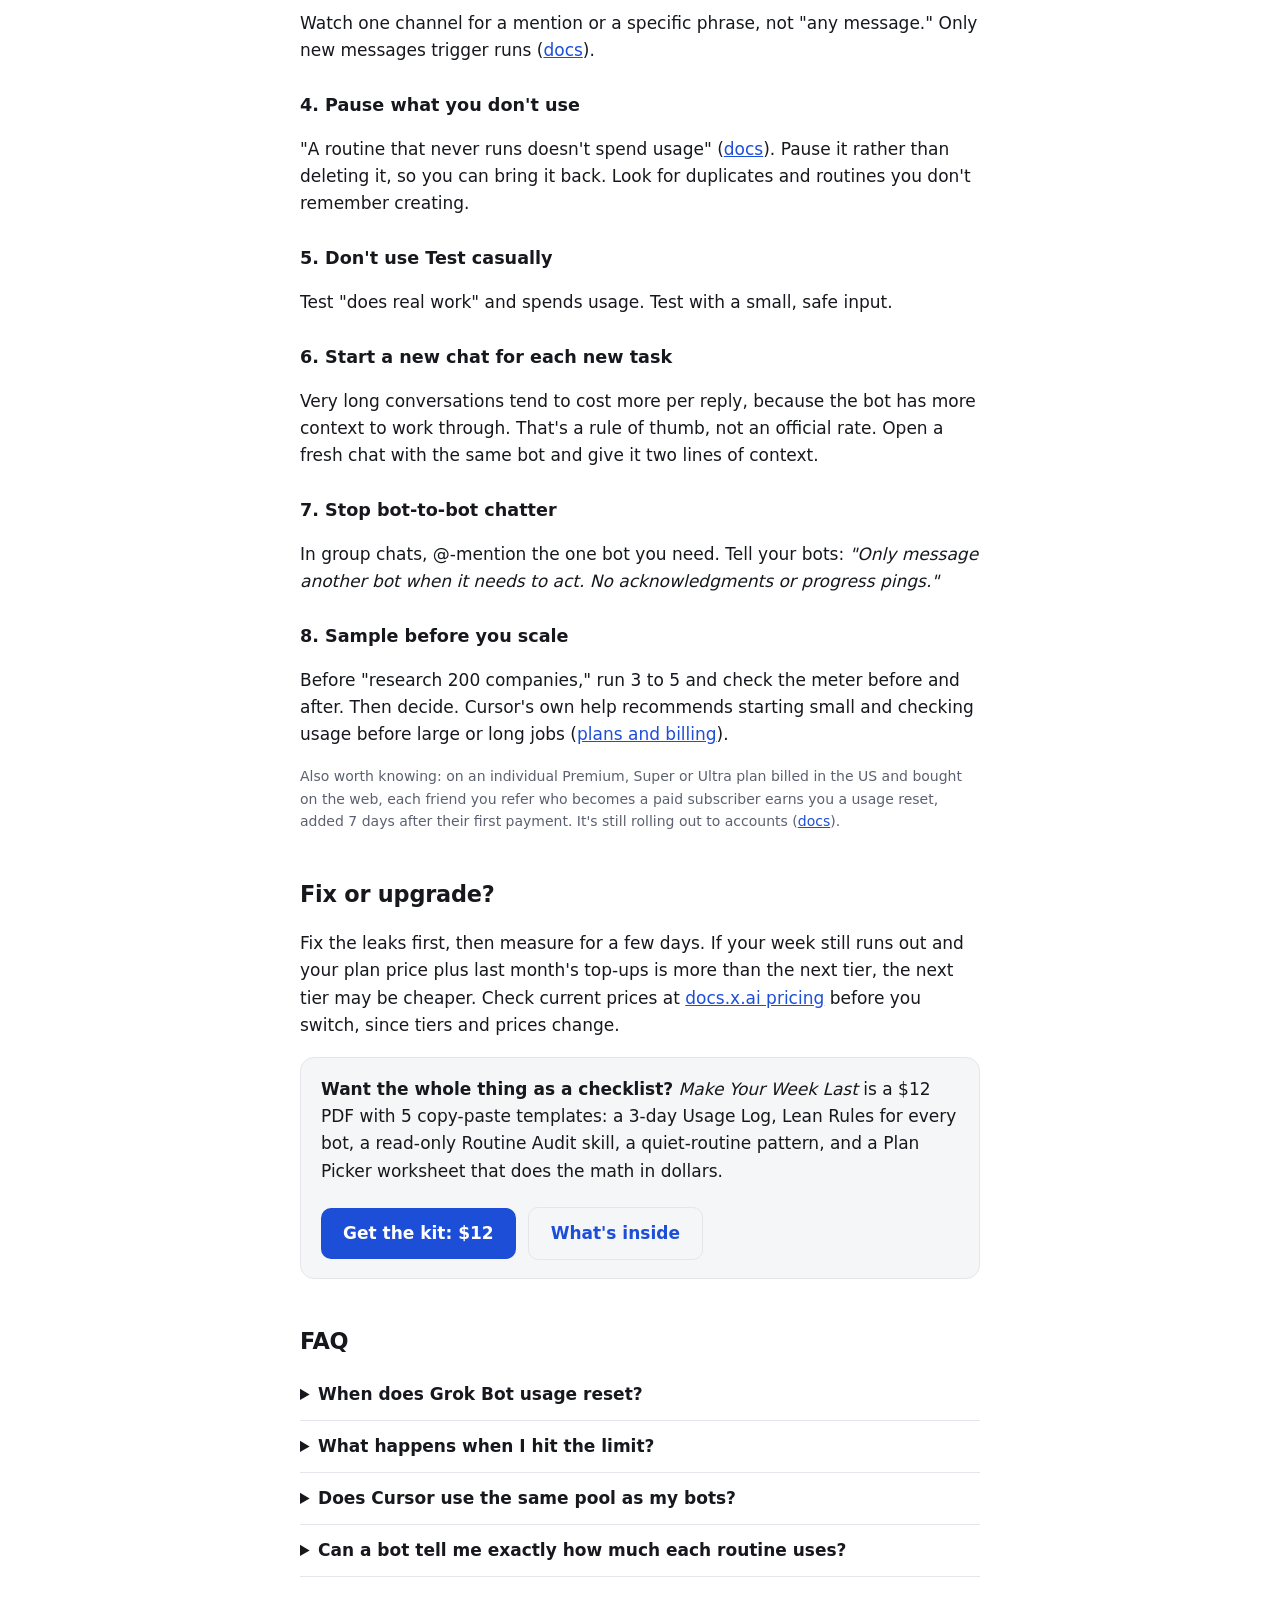
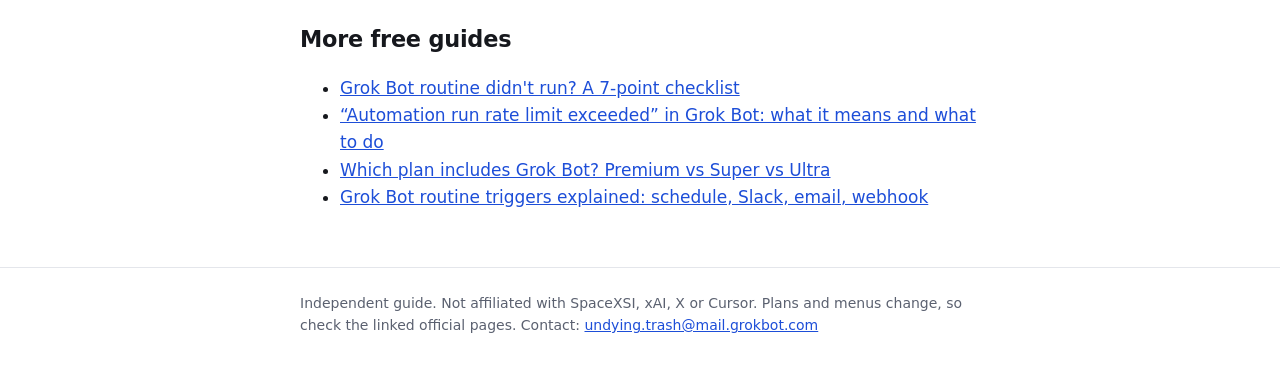
==== commit f4448df3: "Add files via upload" ====
--- a/grok-bot-weekly-usage-running-out/index.html
+++ b/grok-bot-weekly-usage-running-out/index.html
@@ -80,6 +80,7 @@
 - First check: has [THE THING YOU WATCH] changed since the last run?
 - If nothing changed: end the run silently. No message to me.
 - If something changed: send me at most 5 lines, with details in a file.</pre>
+<p class="small">Want this built into ready-made routines? <a href="https://botfixer5000.gumroad.com/l/quiet-routines">Quiet Routines</a> ($7) is 15 copy-paste recipes (inbox triage, price watch, Slack on mention only and more), each with a quiet check built in. See also <a href="../grok-bot-routine-triggers/">which routine trigger is cheapest</a>.</p>
 <h3>3. Narrow Slack triggers</h3>
 <p>Watch one channel for a mention or a specific phrase, not "any message." Only new messages trigger runs (<a href="https://cursor.com/help/grok-bot/routines">docs</a>).</p>
 <h3>4. Pause what you don't use</h3>
@@ -107,6 +108,8 @@
 <details><summary>What happens when I hit the limit?</summary><p>On The X Subscription you can keep going on prepaid credit, wait for the weekly reset, or upgrade (<a href="https://cursor.com/help/models-and-usage/usage-limits">Cursor help</a>). With no credit and no top-ups, paid usage stops until the reset.</p></details>
 <details><summary>Does Cursor use the same pool as my bots?</summary><p>Yes, for eligible first-party usage on The X Subscription. Third-party models in Cursor are paid Additional Usage and aren't included in the pool (<a href="https://docs.x.ai/x-subscription/usage-limits">docs</a>).</p></details>
 <details><summary>Can a bot tell me exactly how much each routine uses?</summary><p>Not from the official screens. The meter shows your whole pool. You can estimate from runs per week and how heavy each run is, but treat it as an estimate.</p></details>
+<h2 id="more">More free guides</h2>
+<ul><li><a href="../grok-bot-routine-not-running/">Grok Bot routine didn't run? A 7-point checklist</a></li><li><a href="../automation-run-rate-limit-exceeded/">“Automation run rate limit exceeded” in Grok Bot: what it means and what to do</a></li><li><a href="../which-plan-includes-grok-bot/">Which plan includes Grok Bot? Premium vs Super vs Ultra</a></li><li><a href="../grok-bot-routine-triggers/">Grok Bot routine triggers explained: schedule, Slack, email, webhook</a></li></ul>
 </article>
 </main>
 <footer><div class="wrap small">Independent guide. Not affiliated with SpaceXSI, xAI, X or Cursor. Plans and menus change, so check the linked official pages. Contact: <a href="mailto:undying.trash@mail.grokbot.com">undying.trash@mail.grokbot.com</a></div></footer>
